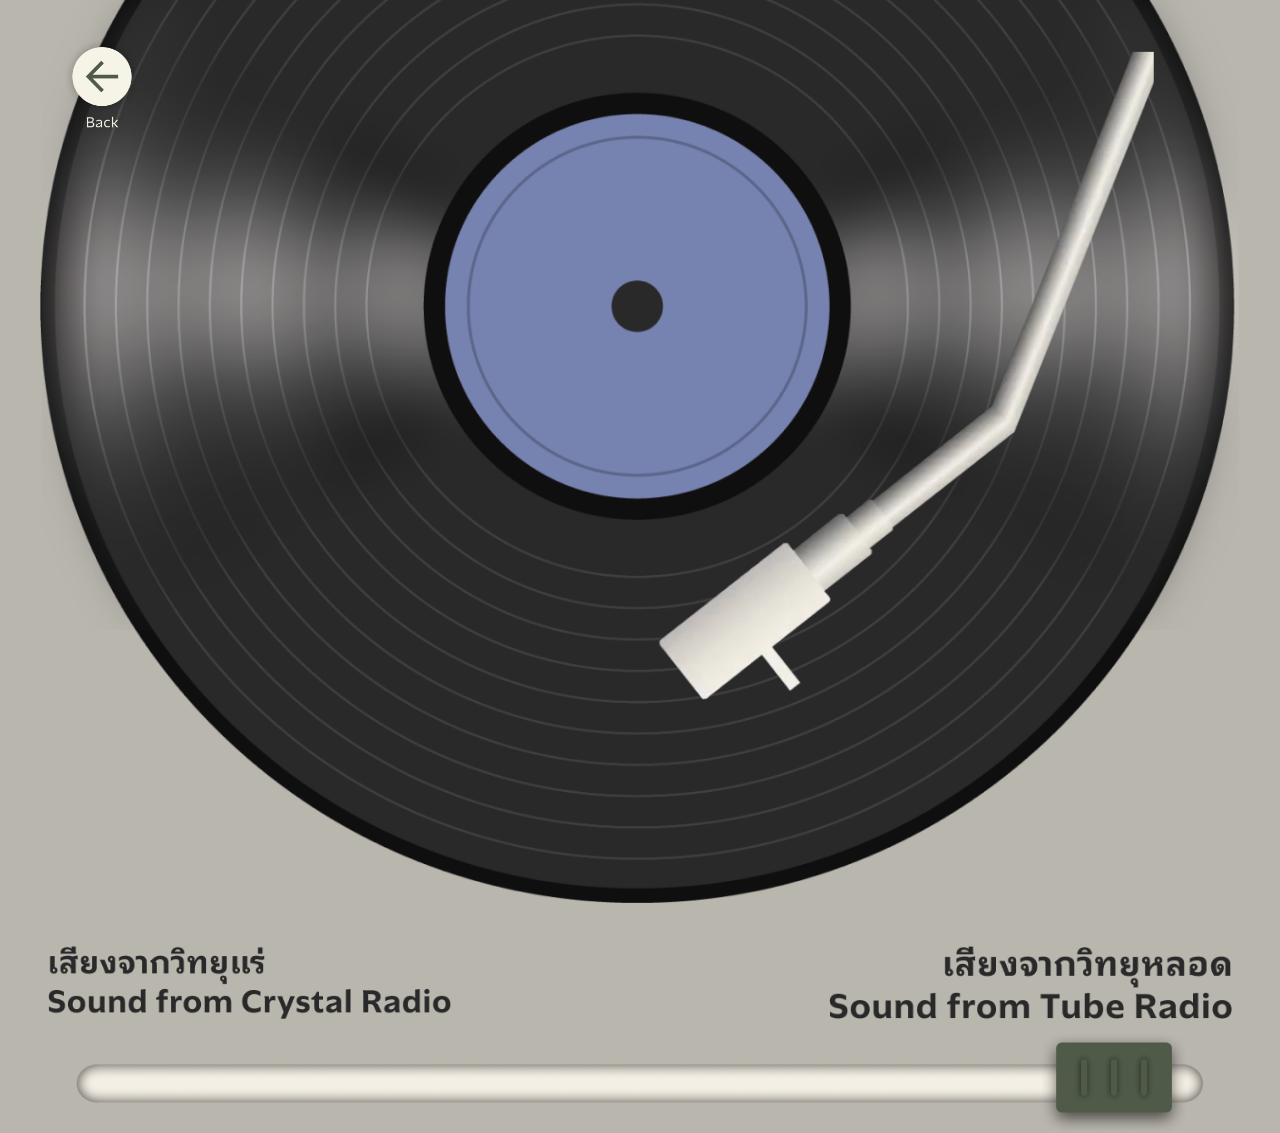
==== 1.html @ 35d52c90 "V4" ====
<!DOCTYPE html>
<html lang="en">
<head>
    <meta charset="UTF-8">
    <meta name="viewport" content="width=device-width, initial-scale=1.0">
    <title>Interactive Frame</title>

    <style>
        * {
            margin: 0;
            padding: 0;
            box-sizing: border-box;
        }

        body {
            background:#B8B6AD;
        }

        .containner {
            width: 100%;
            height: 100%;
            padding: 50px 0;
            position: relative;
            overflow: hidden;
        }

        .CD {
            margin-bottom: 55rem;
        }

        @keyframes spin {
            0% {
                transform: translate(-50%, -50%) rotate(0deg);
            }
            100% {
                transform: translate(-50%, -50%) rotate(360deg);
            }
        }

        .Vinyl {
            position: absolute;
            width: 1200px;
            top: 27%;
            left: 50%;
            transform: translate(-50%, -50%);
            animation: spin 10s linear infinite paused;
        }

        @keyframes shake {
            0% {
                transform: translate(-50%, -50%) rotate(0.9deg);
            }
            25% {
                transform: translate(-50%, -50%) rotate(0.7deg);
            }
            50% {
                transform: translate(-50%, -51%) rotate(0deg);
            }
            75% {
                transform: translate(-50%, -50%) rotate(1deg);
            }
            100% {
                transform: translate(-50%, -50%) rotate(1deg);
            }
        }

        .kan {
            position: absolute;
            z-index: 1;
            width: 790px;
            top: 42%;
            left: 69%;
            transform: translate(-50%, -50%);
            animation: none;
            transition: transform 2s ease-in-out;
        }

        .Artboard {
            position: absolute;
            top: 8%;
            left: 8%;
            transform: translate(-50%, -50%);
            width: 80px;
        }

        .Text {
            display: flex;
            justify-content: space-between;
            padding: 1rem 3rem;
            margin-bottom: 3rem;
        }

        .Text img {
            width: 34%;
        }

        .Vector {
            position: absolute;
            top: 95%;
            left: 50%;
            transform: translate(-50%, -50%);
            width: 88%;
        }

        .Bar {
            position: relative;
            width: 100%;
            display: flex;
            justify-content: center;
            align-items: center;
        }

        .Frame {
            position: absolute;
            top: 95.3%;
            left: 87%;
            transform: translate(-50%, -50%);
            width: 150px;
            cursor: pointer;
            transition: left 1s ease;
        }
    </style>
</head>
<body>
    <div class="containner">
        <div class="CD">
            <img src="img/Blue.png" alt="Vinyl Background" class="Vinyl">
            <img src="img/kan.png" alt="Kan" class="kan">
            <a href="home.html">
                <img src="img/Artboard.png" alt="Artboard" class="Artboard">
            </a>
        </div>

        <div class="Text">
            <img src="img/Text1.1.png" alt="Text 1">
            <img src="img/Text1.2.png" alt="Text 2">
        </div>

        <div class="Bar">
            <img src="img/Vector.png" alt="Vector" class="Vector">
            <img src="img/Frame 2.png" alt="Draggable Frame" id="draggable" class="Frame">
        </div>
    </div>

    <audio id="audio1" src="sound/sec/01s.mp3" preload="auto"></audio>
    <audio id="audio2" src="sound/fist/01f.mp3" preload="auto"></audio>

    <script>
        const frame = document.getElementById("draggable");
        const kan = document.querySelector(".kan");
        const vinyl = document.querySelector(".Vinyl");
        const audio1 = document.getElementById("audio1");
        const audio2 = document.getElementById("audio2");
    
        let startX = 0;
        let currentX = 0;
        let isSwiping = false;
    
        // Play audio1 with 1 second delay on page load
        document.addEventListener("DOMContentLoaded", () => {
            setTimeout(() => {
                audio1.play();
                audio1.currentTime = 0;
    
                vinyl.style.animation = "spin 10s linear infinite";
                kan.style.animation = "shake 2s infinite ease-in-out";
    
                audio1.onended = () => {
                    kan.style.animation = "";
                };
            }, 1000); // Delay of 1 second (1000ms)
        });
    
        frame.addEventListener("touchstart", (e) => {
            startX = e.touches[0].clientX;
            isSwiping = true;
        });
    
        frame.addEventListener("touchmove", (e) => {
            if (!isSwiping) return;
            currentX = e.touches[0].clientX;
        });
    
        frame.addEventListener("touchend", () => {
            if (!isSwiping) return;
            isSwiping = false;
            const diff = currentX - startX;
    
            if (diff < -50) { // Swipe left to play audio2
                frame.style.left = "12.5%";
                audio1.pause();
                audio1.currentTime = 0;
                audio2.play();
    
                vinyl.style.animation = "none";
                vinyl.offsetHeight; // Trigger reflow
                vinyl.style.animation = "spin 10s linear infinite";
    
                kan.style.animation = "none";
                kan.offsetHeight; // Trigger reflow
                kan.style.animation = "shake 2s infinite ease-in-out";
            } else if (diff > 50) { // Swipe right to play audio1
                frame.style.left = "87%";
                audio2.pause();
                audio2.currentTime = 0;
                audio1.play();
    
                vinyl.style.animation = "none";
                vinyl.offsetHeight; // Trigger reflow
                vinyl.style.animation = "spin 10s linear infinite";
    
                kan.style.animation = "none";
                kan.offsetHeight; // Trigger reflow
                kan.style.animation = "shake 2s infinite ease-in-out";
            }
    
            audio1.onended = () => {
                kan.style.animation = "";
            };
    
            audio2.onended = () => {
                kan.style.animation = "";
            };
        });
    </script>
    
    
    
</body>
</html>
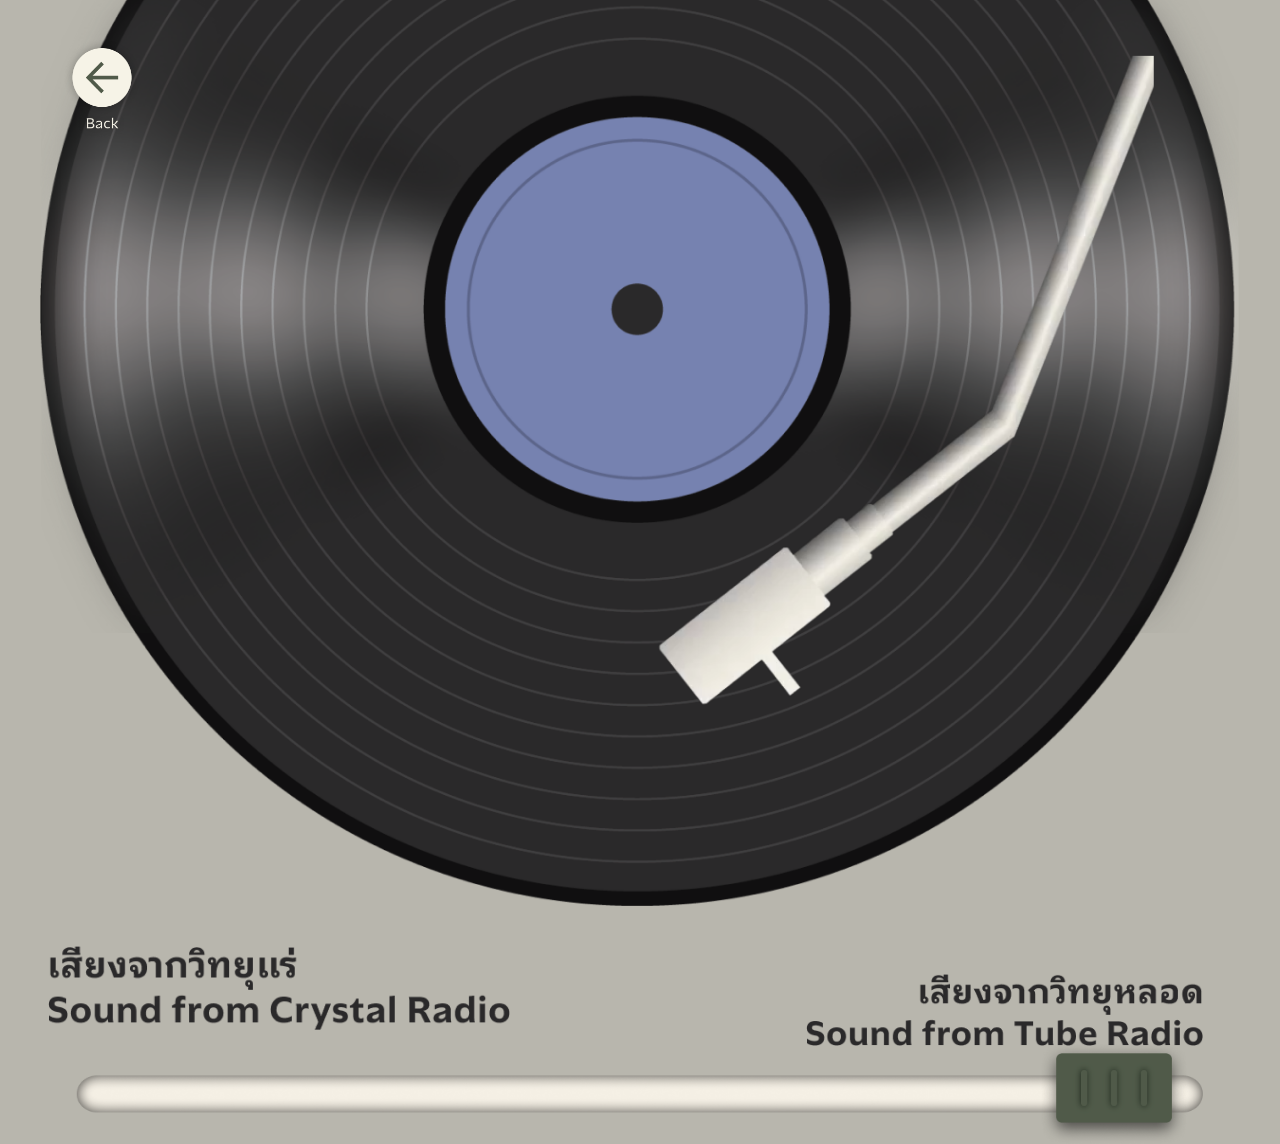
==== commit 9c87b73b: "V8" ====
--- a/1.html
+++ b/1.html
@@ -85,13 +85,20 @@
 
         .Text {
             display: flex;
-            justify-content: space-between;
+            /* justify-content: space-between; */
             padding: 1rem 3rem;
             margin-bottom: 3rem;
         }
-
-        .Text img {
-            width: 34%;
+        
+        .Text img[src*="Text1.2.png"] {
+            width: 31%;
+            position: absolute;
+            left: 63%;
+            top: 85.15%;
+        }
+
+        .Text img[src*="Text1.1.png"] {
+            width: 39%;
         }
 
         .Vector {
@@ -142,8 +149,8 @@
         </div>
     </div>
 
-    <audio id="audio1" src="sound/sec/01s.mp3" preload="auto"></audio>
-    <audio id="audio2" src="sound/fist/01f.mp3" preload="auto"></audio>
+    <audio id="audio2" src="sound/sec/01s.mp3" preload="auto"></audio>
+    <audio id="audio1" src="sound/fist/01f.mp3" preload="auto"></audio>
 
     <script>
         const frame = document.getElementById("draggable");
@@ -152,42 +159,17 @@
         const audio1 = document.getElementById("audio1");
         const audio2 = document.getElementById("audio2");
     
-        let startX = 0;
-        let currentX = 0;
-        let isSwiping = false;
-    
-        // Play audio1 with 1 second delay on page load
-        document.addEventListener("DOMContentLoaded", () => {
-            setTimeout(() => {
-                audio1.play();
-                audio1.currentTime = 0;
-    
-                vinyl.style.animation = "spin 10s linear infinite";
-                kan.style.animation = "shake 2s infinite ease-in-out";
-    
-                audio1.onended = () => {
-                    kan.style.animation = "";
-                };
-            }, 1000); // Delay of 1 second (1000ms)
-        });
-    
-        frame.addEventListener("touchstart", (e) => {
-            startX = e.touches[0].clientX;
-            isSwiping = true;
-        });
-    
-        frame.addEventListener("touchmove", (e) => {
-            if (!isSwiping) return;
-            currentX = e.touches[0].clientX;
-        });
-    
-        frame.addEventListener("touchend", () => {
-            if (!isSwiping) return;
-            isSwiping = false;
-            const diff = currentX - startX;
-    
-            if (diff < -50) { // Swipe left to play audio2
-                frame.style.left = "12.5%";
+        let audioPlayed = false;
+        let inactivityTimer;
+    
+        frame.addEventListener("click", () => {
+            if (!audioPlayed) {
+                audio1.play(); // หรือ audio2 ตามที่ต้องการ
+                audioPlayed = true;
+            }
+    
+            if (frame.style.left === "12.5%") {
+                // ปัดซ้าย (คลิก) เพื่อเล่น audio2
                 audio1.pause();
                 audio1.currentTime = 0;
                 audio2.play();
@@ -199,8 +181,9 @@
                 kan.style.animation = "none";
                 kan.offsetHeight; // Trigger reflow
                 kan.style.animation = "shake 2s infinite ease-in-out";
-            } else if (diff > 50) { // Swipe right to play audio1
-                frame.style.left = "87%";
+    
+                frame.style.left = "87%"; // เปลี่ยนกรอบไปที่ตำแหน่งขวา
+            } else {
                 audio2.pause();
                 audio2.currentTime = 0;
                 audio1.play();
@@ -212,19 +195,26 @@
                 kan.style.animation = "none";
                 kan.offsetHeight; // Trigger reflow
                 kan.style.animation = "shake 2s infinite ease-in-out";
-            }
-    
-            audio1.onended = () => {
-                kan.style.animation = "";
-            };
-    
-            audio2.onended = () => {
-                kan.style.animation = "";
-            };
+    
+                frame.style.left = "12.5%"; // เปลี่ยนกรอบไปที่ตำแหน่งซ้าย
+            }
+    
+            resetInactivityTimer();
         });
+    
+        function resetInactivityTimer() {
+            clearTimeout(inactivityTimer);
+            inactivityTimer = setTimeout(() => {
+                window.location.href = "index.html";  // ไปยังหน้า index หลังจาก 15 วินาที
+            }, 10000);  // 15 วินาที
+        }
+    
+        document.addEventListener("mousemove", resetInactivityTimer);
+        document.addEventListener("keypress", resetInactivityTimer);
+        document.addEventListener("touchstart", resetInactivityTimer);
+        
+        window.onload = resetInactivityTimer;
     </script>
     
-    
-    
 </body>
-</html>
+</html>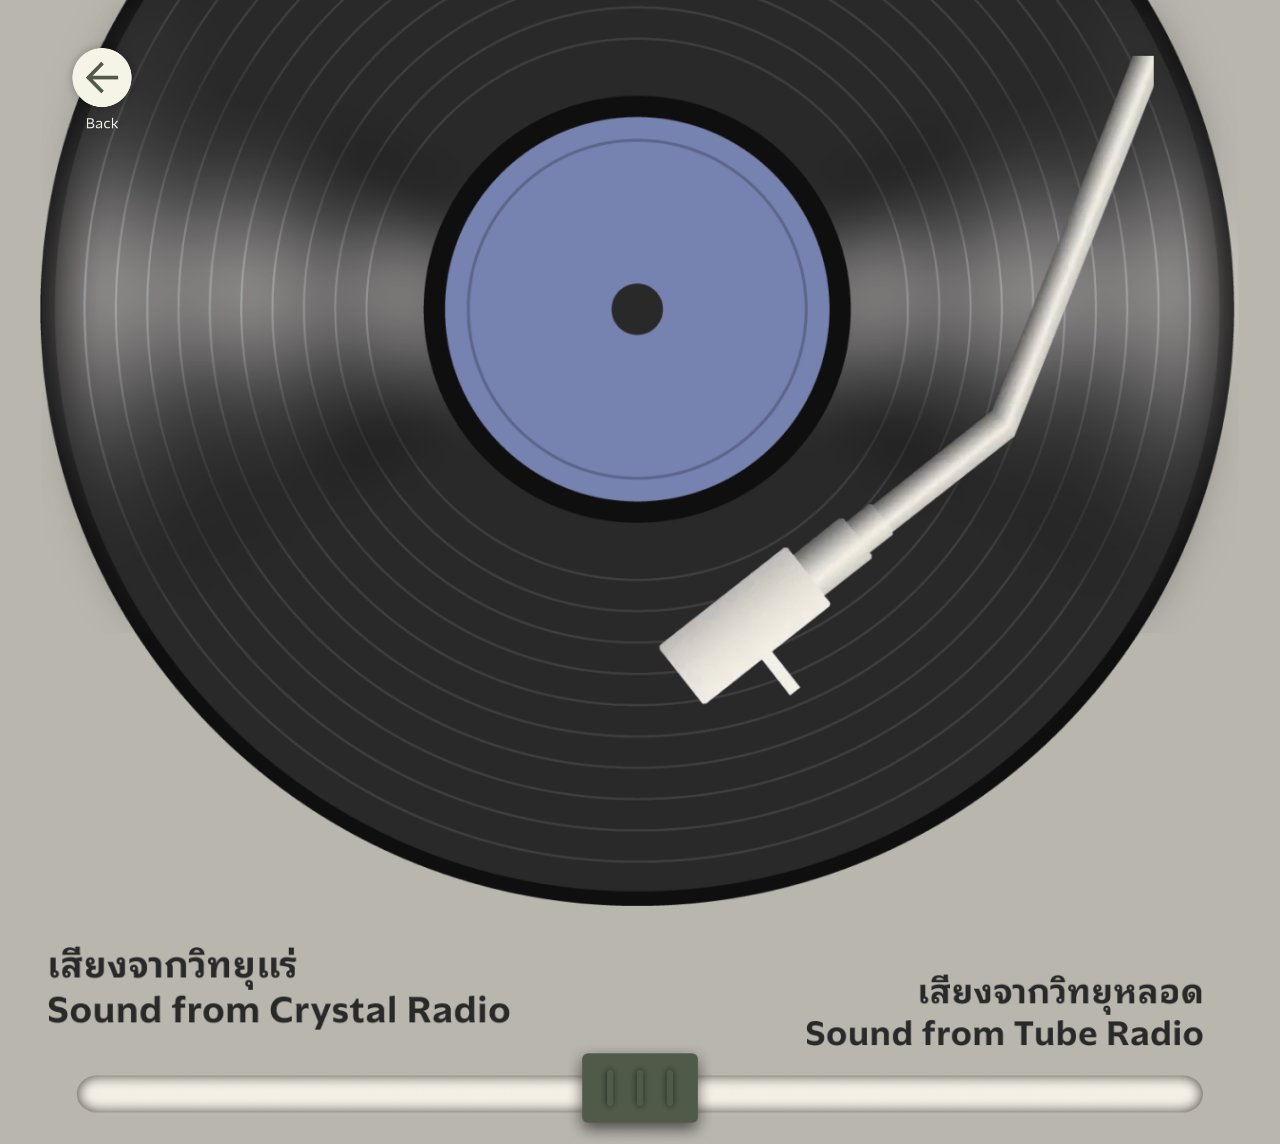
==== commit 853a89fb: "first commit" ====
--- a/1.html
+++ b/1.html
@@ -44,6 +44,7 @@
             left: 50%;
             transform: translate(-50%, -50%);
             animation: spin 10s linear infinite paused;
+            
         }
 
         @keyframes shake {
@@ -73,6 +74,7 @@
             transform: translate(-50%, -50%);
             animation: none;
             transition: transform 2s ease-in-out;
+            
         }
 
         .Artboard {
@@ -107,6 +109,7 @@
             left: 50%;
             transform: translate(-50%, -50%);
             width: 88%;
+            
         }
 
         .Bar {
@@ -115,17 +118,19 @@
             display: flex;
             justify-content: center;
             align-items: center;
+            
         }
 
         .Frame {
             position: absolute;
             top: 95.3%;
-            left: 87%;
+            left: 50%;
             transform: translate(-50%, -50%);
             width: 150px;
             cursor: pointer;
             transition: left 1s ease;
         }
+
     </style>
 </head>
 <body>
@@ -154,67 +159,72 @@
 
     <script>
         const frame = document.getElementById("draggable");
-        const kan = document.querySelector(".kan");
-        const vinyl = document.querySelector(".Vinyl");
-        const audio1 = document.getElementById("audio1");
-        const audio2 = document.getElementById("audio2");
-    
-        let audioPlayed = false;
-        let inactivityTimer;
-    
-        frame.addEventListener("click", () => {
-            if (!audioPlayed) {
-                audio1.play(); // หรือ audio2 ตามที่ต้องการ
-                audioPlayed = true;
-            }
-    
-            if (frame.style.left === "12.5%") {
-                // ปัดซ้าย (คลิก) เพื่อเล่น audio2
-                audio1.pause();
-                audio1.currentTime = 0;
-                audio2.play();
-    
-                vinyl.style.animation = "none";
-                vinyl.offsetHeight; // Trigger reflow
-                vinyl.style.animation = "spin 10s linear infinite";
-    
-                kan.style.animation = "none";
-                kan.offsetHeight; // Trigger reflow
-                kan.style.animation = "shake 2s infinite ease-in-out";
-    
-                frame.style.left = "87%"; // เปลี่ยนกรอบไปที่ตำแหน่งขวา
-            } else {
-                audio2.pause();
-                audio2.currentTime = 0;
-                audio1.play();
-    
-                vinyl.style.animation = "none";
-                vinyl.offsetHeight; // Trigger reflow
-                vinyl.style.animation = "spin 10s linear infinite";
-    
-                kan.style.animation = "none";
-                kan.offsetHeight; // Trigger reflow
-                kan.style.animation = "shake 2s infinite ease-in-out";
-    
-                frame.style.left = "12.5%"; // เปลี่ยนกรอบไปที่ตำแหน่งซ้าย
-            }
-    
-            resetInactivityTimer();
-        });
-    
-        function resetInactivityTimer() {
-            clearTimeout(inactivityTimer);
-            inactivityTimer = setTimeout(() => {
-                window.location.href = "index.html";  // ไปยังหน้า index หลังจาก 15 วินาที
-            }, 10000);  // 15 วินาที
-        }
-    
-        document.addEventListener("mousemove", resetInactivityTimer);
-        document.addEventListener("keypress", resetInactivityTimer);
-        document.addEventListener("touchstart", resetInactivityTimer);
-        
-        window.onload = resetInactivityTimer;
+const kan = document.querySelector(".kan");
+const vinyl = document.querySelector(".Vinyl");
+const audio1 = document.getElementById("audio1");
+const audio2 = document.getElementById("audio2");
+
+let startX;
+let audioPlayed = false;
+
+// ปลดล็อกการเล่นเสียงเมื่อแตะที่จอ
+document.addEventListener("touchstart", () => {
+    audio1.play().then(() => audio1.pause()).catch(() => {});
+    audio2.play().then(() => audio2.pause()).catch(() => {});
+    console.log("Touch detected, audio should now be allowed.");
+}, { once: true });
+
+frame.addEventListener("touchstart", (e) => {
+    startX = e.touches[0].clientX;
+});
+
+frame.addEventListener("touchend", (e) => {
+    let endX = e.changedTouches[0].clientX;
+    let deltaX = endX - startX;
+
+    if (deltaX < -50) {
+        // ปัดไปทางซ้าย
+        playAudio(audio1, "12.5%");
+    } else if (deltaX > 50) {
+        // ปัดไปทางขวา
+        playAudio(audio2, "87%");
+    }
+});
+
+function playAudio(audio, position) {
+    if (!audioPlayed) {
+        audio.play();
+        audioPlayed = true;
+    }
+    
+    audio1.pause();
+    audio2.pause();
+    audio1.currentTime = 0;
+    audio2.currentTime = 0;
+    
+    audio.play();
+    
+    vinyl.style.animation = "none";
+    vinyl.offsetHeight;
+    vinyl.style.animation = "spin 10s linear infinite";
+
+    kan.style.animation = "none";
+    kan.offsetHeight;
+    kan.style.animation = "shake 2s infinite ease-in-out";
+    
+    frame.style.left = position;
+}
+
+audio1.addEventListener("ended", () => {
+    window.location.href = "index.html";
+});
+
+audio2.addEventListener("ended", () => {
+    window.location.href = "index.html";
+});
+
     </script>
     
+    
 </body>
-</html>+</html>
